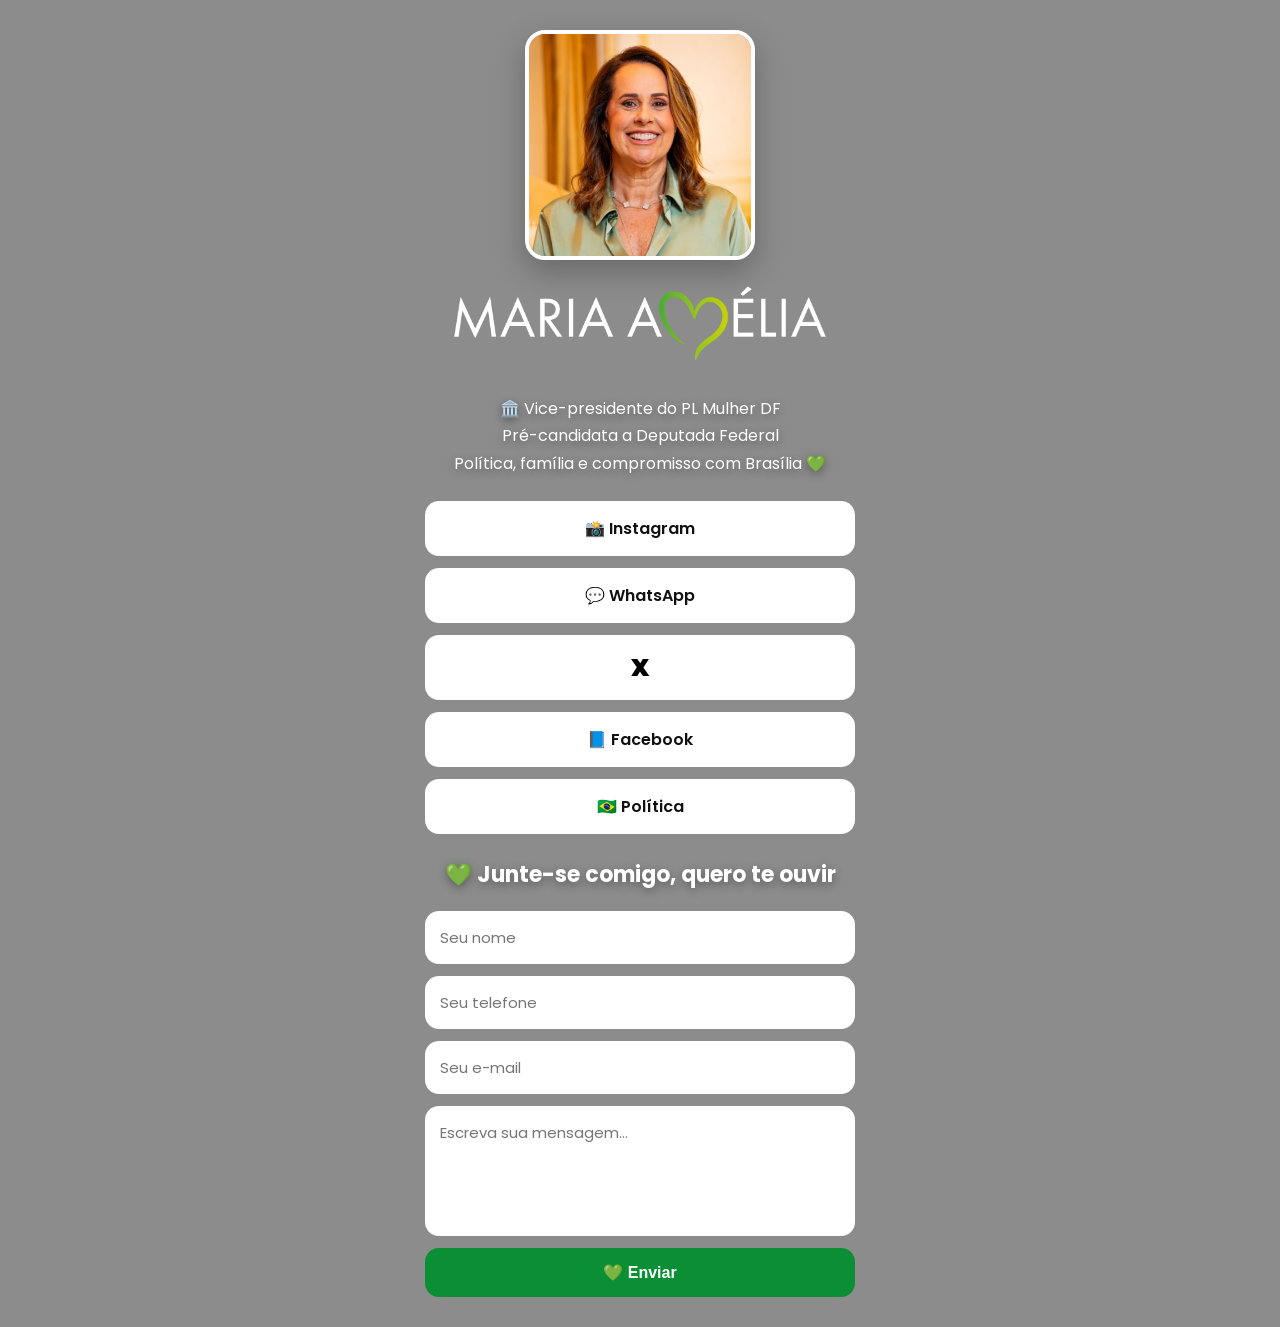
==== index.html @ 9dd5643d "Update Facebook link in index.html" ====
<!DOCTYPE html>
<html lang="pt-BR">
<head>
<meta charset="UTF-8">
<meta name="viewport" content="width=device-width, initial-scale=1.0">

<title>Maria Amélia</title>

<link rel="stylesheet" href="styles.css">

<link href="https://fonts.googleapis.com/css2?family=Poppins:wght@400;500;600;700&family=Montserrat:wght@700&display=swap" rel="stylesheet">
</head>

<body>

<section class="hero">

    <!-- VÍDEO FUNDO -->
    <video autoplay muted loop playsinline class="video-bg">
        <source src="FUNDO.mp4" type="video/mp4">
    </video>

    <div class="overlay"></div>

    <div class="container">

        <!-- FOTO -->
        <div class="foto-box">
            <img src="FOTOCAPA.jpg" alt="Maria Amélia" class="foto">
        </div>

        <!-- LOGO -->
        <img src="LOGO.png" alt="Maria Amélia" class="logo">

        <!-- TEXTO -->
        <p class="bio">
            🏛️ Vice-presidente do PL Mulher DF <br>
            Pré-candidata a Deputada Federal <br>
            Política, família e compromisso com Brasília 💚
        </p>

        <!-- LINKS -->
        <div class="links">

            <a href="https://instagram.com/mariaamelia.df" target="_blank" rel="noopener noreferrer">
                📸 Instagram
            </a>

            <a href="https://wa.me/5561920033480" target="_blank" rel="noopener noreferrer">
                💬 WhatsApp
            </a>

            <a href="https://x.com/mariaameliadf" target="_blank" rel="noopener noreferrer" class="link-x">
                X
            </a>

            <a href="https://www.facebook.com/mariaamelia.df.oficial" target="_blank" rel="noopener noreferrer">
                📘 Facebook
            </a>

            <a href="https://www.metropoles.com/brasil/confeiteira-de-michelle-confirma-pre-candidatura-a-deputada-federal" target="_blank" rel="noopener noreferrer">
                🇧🇷 Política
            </a>

        </div>

        <!-- FORMULÁRIO -->
        <form class="opiniao">

            <h2 class="titulo-formulario">
                💚 Junte-se comigo, quero te ouvir
            </h2>

            <input type="text" name="nome" placeholder="Seu nome">

            <input type="tel" name="telefone" placeholder="Seu telefone">

            <input type="email" name="email" placeholder="Seu e-mail">

            <textarea name="mensagem" placeholder="Escreva sua mensagem..."></textarea>

            <button type="submit">💚 Enviar</button>

        </form>

    </div>

</section>

</body>
</html>
---- styles.css ----
*{
    margin:0;
    padding:0;
    box-sizing:border-box;
}

body{
    font-family:'Poppins', sans-serif;
}

/* HERO */
.hero{
    min-height:100vh;
    display:flex;
    justify-content:center;
    align-items:center;
    padding:30px 15px;
    position:relative;
    overflow:hidden;
}

/* VIDEO FUNDO */
.video-bg{
    position:absolute;
    inset:0;
    width:100%;
    height:100%;
    object-fit:cover;
    z-index:0;
}

/* ESCURECER VIDEO */
.overlay{
    position:absolute;
    inset:0;
    background:rgba(0,0,0,0.45);
    z-index:1;
}

/* CONTAINER */
.container{
    position:relative;
    z-index:2;
    width:100%;
    max-width:430px;
    text-align:center;
    margin:0 auto;
}

/* FOTO */
.foto-box{
    display:flex;
    justify-content:center;
    margin-bottom:18px;
}

.foto{
    width:230px;
    height:230px;
    object-fit:cover;
    border-radius:20px;
    border:4px solid #fff;
    box-shadow:0 12px 30px rgba(0,0,0,0.25);
}

/* LOGO */
.logo{
    width:680px;
    max-width:92%;
    height:auto;
    display:block;
    margin:20px auto 28px auto;
}

/* TEXTO */
.bio{
    color:#fff;
    font-size:16px;
    line-height:1.7;
    margin-bottom:22px;
    text-shadow:0 3px 10px rgba(0,0,0,0.35);
}

/* LINKS */
.links{
    display:flex;
    flex-direction:column;
    gap:12px;
    margin:24px 0;
}

.links a{
    background:#ffffff;
    color:#111111;
    text-decoration:none;
    padding:15px;
    border-radius:14px;
    font-size:16px;
    font-weight:600;
    transition:0.3s;
}

.links a:hover{
    transform:translateY(-2px);
    background:#ffffff;
    color:#111111;
}

/* X PRETO EM BARRA BRANCA */
a.link-x,
.links a.link-x,
.links .link-x{
    background:#ffffff !important;
    color:#000000 !important;
    font-size:24px !important;
    font-weight:900 !important;
    border-radius:14px;
}

a.link-x:hover,
.links a.link-x:hover{
    background:#ffffff !important;
    color:#000000 !important;
}

/* FORMULÁRIO */
.opiniao{
    display:flex;
    flex-direction:column;
    gap:12px;
    margin-top:18px;
}

.titulo-formulario{
    color:#ffffff;
    font-size:22px;
    font-weight:700;
    margin-bottom:8px;
    text-shadow:0 3px 10px rgba(0,0,0,0.35);
}

.opiniao input,
.opiniao textarea{
    width:100%;
    background:#ffffff;
    border:none;
    border-radius:14px;
    padding:15px;
    font-size:15px;
    font-family:'Poppins', sans-serif;
    outline:none;
}

.opiniao textarea{
    min-height:130px;
    resize:none;
}

.opiniao button{
    background:#0a8f35;
    color:#ffffff;
    border:none;
    padding:15px;
    border-radius:14px;
    font-size:16px;
    font-weight:600;
    cursor:pointer;
    transition:0.3s;
}

.opiniao button:hover{
    background:#08752c;
}

/* CELULAR */
@media screen and (max-width:768px){

    .container{
        max-width:360px;
    }

    .foto{
        width:190px;
        height:190px;
    }

    .logo{
        width:280px;
        max-width:75vw;
        margin:18px auto 22px auto;
    }

    .bio{
        font-size:15px;
    }

    .links a{
        font-size:15px;
        padding:14px;
    }

    .titulo-formulario{
        font-size:18px;
    }

}
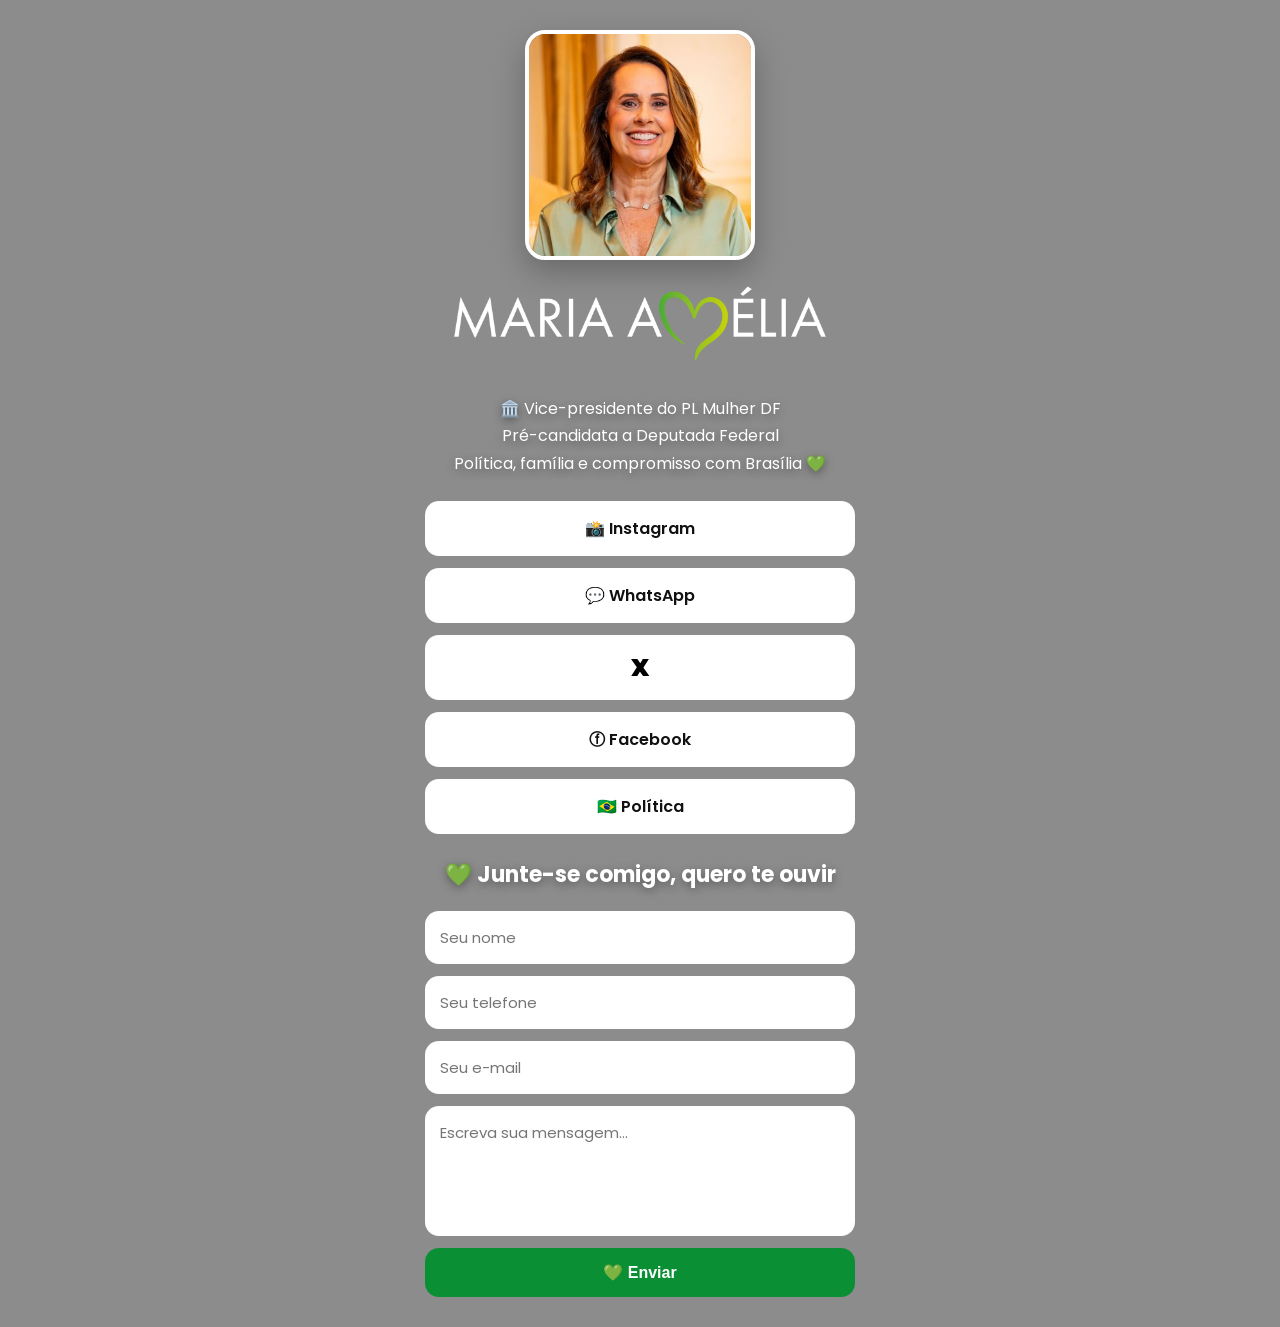
==== commit 84977c50: "Update Facebook link and icon in index.html" ====
--- a/index.html
+++ b/index.html
@@ -54,9 +54,10 @@
                 X
             </a>
 
-            <a href="https://www.facebook.com/mariaamelia.df.oficial" target="_blank" rel="noopener noreferrer">
-                📘 Facebook
+          <a href="https://www.facebook.com/mariaamelia.df.oficial/" target="_blank" rel="noopener noreferrer" class="link-facebook">
+               ⓕ Facebook
             </a>
+
 
             <a href="https://www.metropoles.com/brasil/confeiteira-de-michelle-confirma-pre-candidatura-a-deputada-federal" target="_blank" rel="noopener noreferrer">
                 🇧🇷 Política
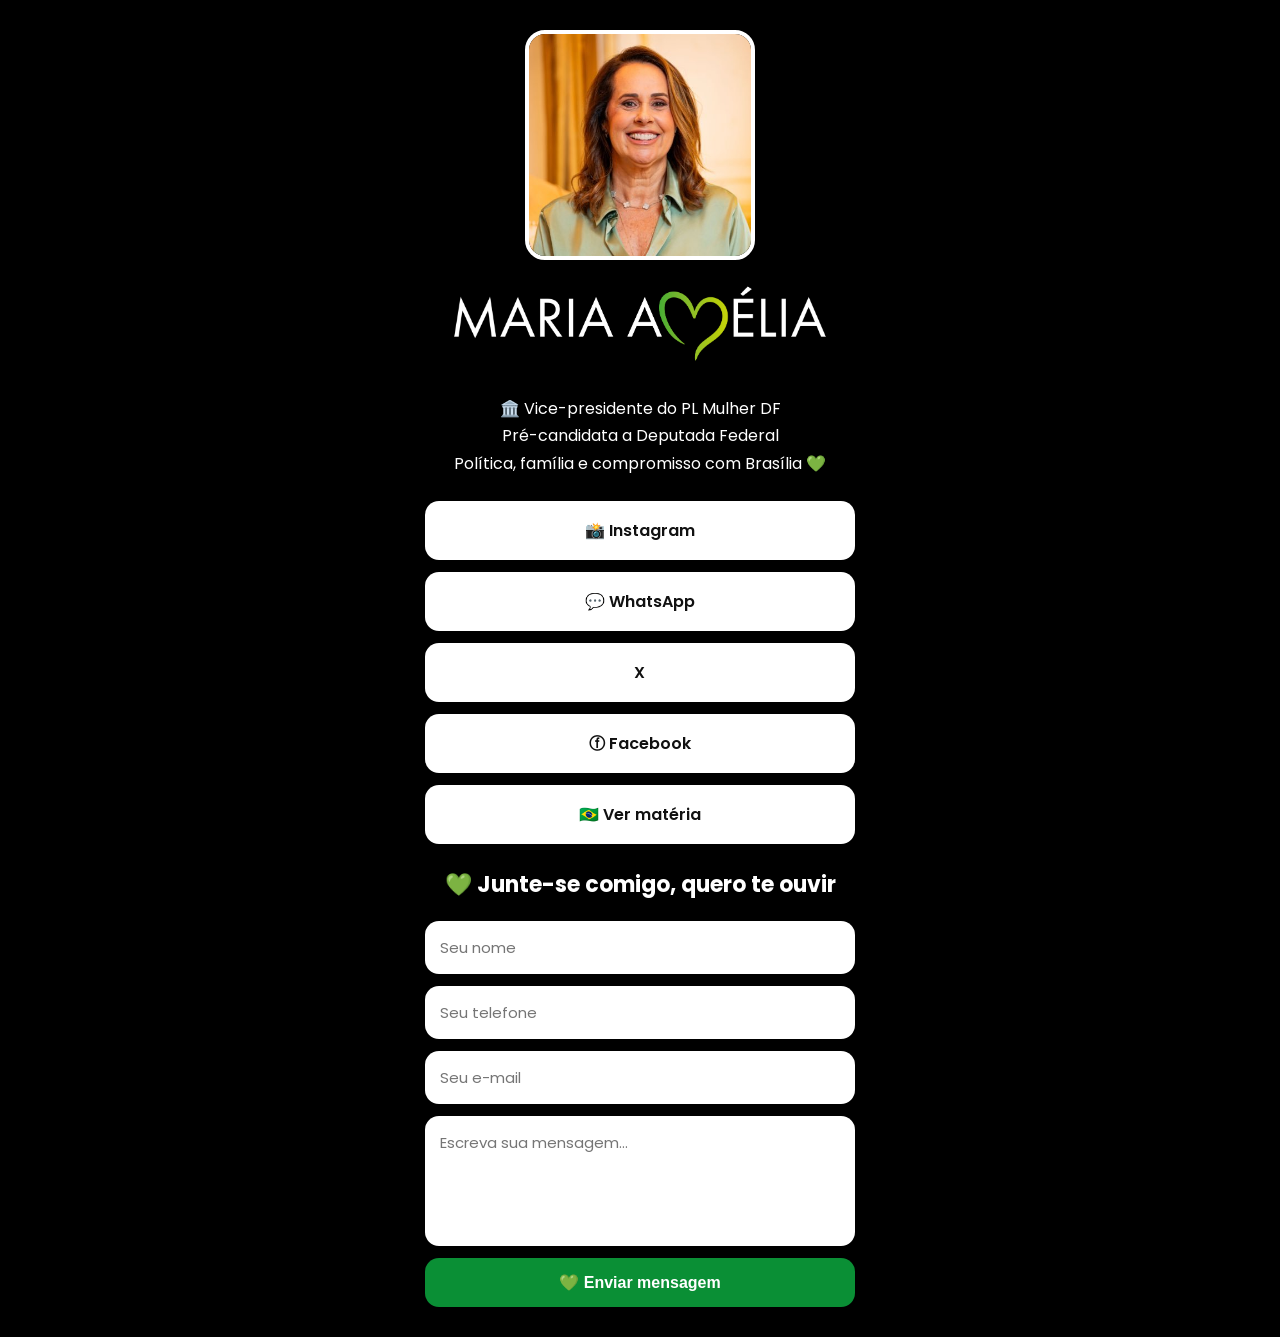
==== commit 494fbaa4: "Atualizar o index.html" ====
--- a/index.html
+++ b/index.html
@@ -42,11 +42,11 @@
         <!-- LINKS -->
         <div class="links">
 
-            <a href="https://instagram.com/mariaamelia.df" target="_blank" rel="noopener noreferrer">
+            <a href="https://instagram.com/mariaamelia.df" target="_blank" rel="noopener noreferrer" class="link-instagram">
                 📸 Instagram
             </a>
 
-            <a href="https://wa.me/5561920033480" target="_blank" rel="noopener noreferrer">
+            <a href="https://wa.me/5561920033480" target="_blank" rel="noopener noreferrer" class="link-whatsapp">
                 💬 WhatsApp
             </a>
 
@@ -54,13 +54,12 @@
                 X
             </a>
 
-          <a href="https://www.facebook.com/mariaamelia.df.oficial/" target="_blank" rel="noopener noreferrer" class="link-facebook">
-               ⓕ Facebook
+            <a href="https://www.facebook.com/mariaamelia.df.oficial/" target="_blank" rel="noopener noreferrer" class="link-facebook">
+                ⓕ Facebook
             </a>
 
-
             <a href="https://www.metropoles.com/brasil/confeiteira-de-michelle-confirma-pre-candidatura-a-deputada-federal" target="_blank" rel="noopener noreferrer">
-                🇧🇷 Política
+                🇧🇷 Ver matéria
             </a>
 
         </div>
@@ -72,15 +71,15 @@
                 💚 Junte-se comigo, quero te ouvir
             </h2>
 
-            <input type="text" name="nome" placeholder="Seu nome">
+            <input type="text" name="nome" placeholder="Seu nome" required>
 
             <input type="tel" name="telefone" placeholder="Seu telefone">
 
-            <input type="email" name="email" placeholder="Seu e-mail">
+            <input type="email" name="email" placeholder="Seu e-mail" required>
 
-            <textarea name="mensagem" placeholder="Escreva sua mensagem..."></textarea>
+            <textarea name="mensagem" placeholder="Escreva sua mensagem..." required></textarea>
 
-            <button type="submit">💚 Enviar</button>
+            <button type="submit">💚 Enviar mensagem</button>
 
         </form>
 
--- a/styles.css
+++ b/styles.css
@@ -6,6 +6,7 @@
 
 body{
     font-family:'Poppins', sans-serif;
+    background:#000;
 }
 
 /* HERO */
@@ -60,7 +61,7 @@
     object-fit:cover;
     border-radius:20px;
     border:4px solid #fff;
-    box-shadow:0 12px 30px rgba(0,0,0,0.25);
+    box-shadow:0 12px 30px rgba(0,0,0,0.28);
 }
 
 /* LOGO */
@@ -89,38 +90,67 @@
     margin:24px 0;
 }
 
+/* BASE BOTÕES */
 .links a{
-    background:#ffffff;
-    color:#111111;
+    background:#fff;
+    color:#111;
     text-decoration:none;
     padding:15px;
     border-radius:14px;
     font-size:16px;
     font-weight:600;
-    transition:0.3s;
-}
-
+    transition:all 0.25s ease;
+    box-shadow:0 8px 20px rgba(0,0,0,0.12);
+    border:2px solid transparent;
+}
+
+/* HOVER GLOBAL */
 .links a:hover{
-    transform:translateY(-2px);
-    background:#ffffff;
-    color:#111111;
-}
-
-/* X PRETO EM BARRA BRANCA */
-a.link-x,
-.links a.link-x,
-.links .link-x{
-    background:#ffffff !important;
-    color:#000000 !important;
-    font-size:24px !important;
-    font-weight:900 !important;
-    border-radius:14px;
-}
-
-a.link-x:hover,
-.links a.link-x:hover{
-    background:#ffffff !important;
-    color:#000000 !important;
+    transform:translateY(-3px) scale(1.01);
+}
+
+/* BOTÃO X (minimalista) */
+.link-x{
+    font-size:22px;
+    font-weight:900;
+    letter-spacing:1px;
+    border:2px solid #111;
+}
+
+.link-x:hover{
+    background:#111;
+    color:#fff;
+}
+
+/* FACEBOOK (clean com identidade) */
+.link-facebook{
+    border:2px solid #1877F2;
+}
+
+.link-facebook:hover{
+    background:#1877F2;
+    color:#fff;
+}
+
+/* WHATSAPP (verde elegante) */
+.link-whatsapp{
+    border:2px solid #25D366;
+}
+
+.link-whatsapp:hover{
+    background:#25D366;
+    color:#fff;
+}
+
+/* INSTAGRAM (gradiente suave no hover) */
+.link-instagram{
+    border:2px solid #e1306c;
+}
+
+.link-instagram:hover{
+    background:linear-gradient(45deg,#f58529,#dd2a7b,#8134af,#515bd4);
+    color:#fff;
+    border:2px solid transparent;
 }
 
 /* FORMULÁRIO */
@@ -132,7 +162,7 @@
 }
 
 .titulo-formulario{
-    color:#ffffff;
+    color:#fff;
     font-size:22px;
     font-weight:700;
     margin-bottom:8px;
@@ -142,7 +172,7 @@
 .opiniao input,
 .opiniao textarea{
     width:100%;
-    background:#ffffff;
+    background:#fff;
     border:none;
     border-radius:14px;
     padding:15px;
@@ -158,21 +188,22 @@
 
 .opiniao button{
     background:#0a8f35;
-    color:#ffffff;
+    color:#fff;
     border:none;
     padding:15px;
     border-radius:14px;
     font-size:16px;
-    font-weight:600;
+    font-weight:700;
     cursor:pointer;
-    transition:0.3s;
+    transition:0.3s ease;
 }
 
 .opiniao button:hover{
     background:#08752c;
-}
-
-/* CELULAR */
+    transform:translateY(-2px);
+}
+
+/* RESPONSIVO */
 @media screen and (max-width:768px){
 
     .container{
@@ -203,4 +234,4 @@
         font-size:18px;
     }
 
-}
+}
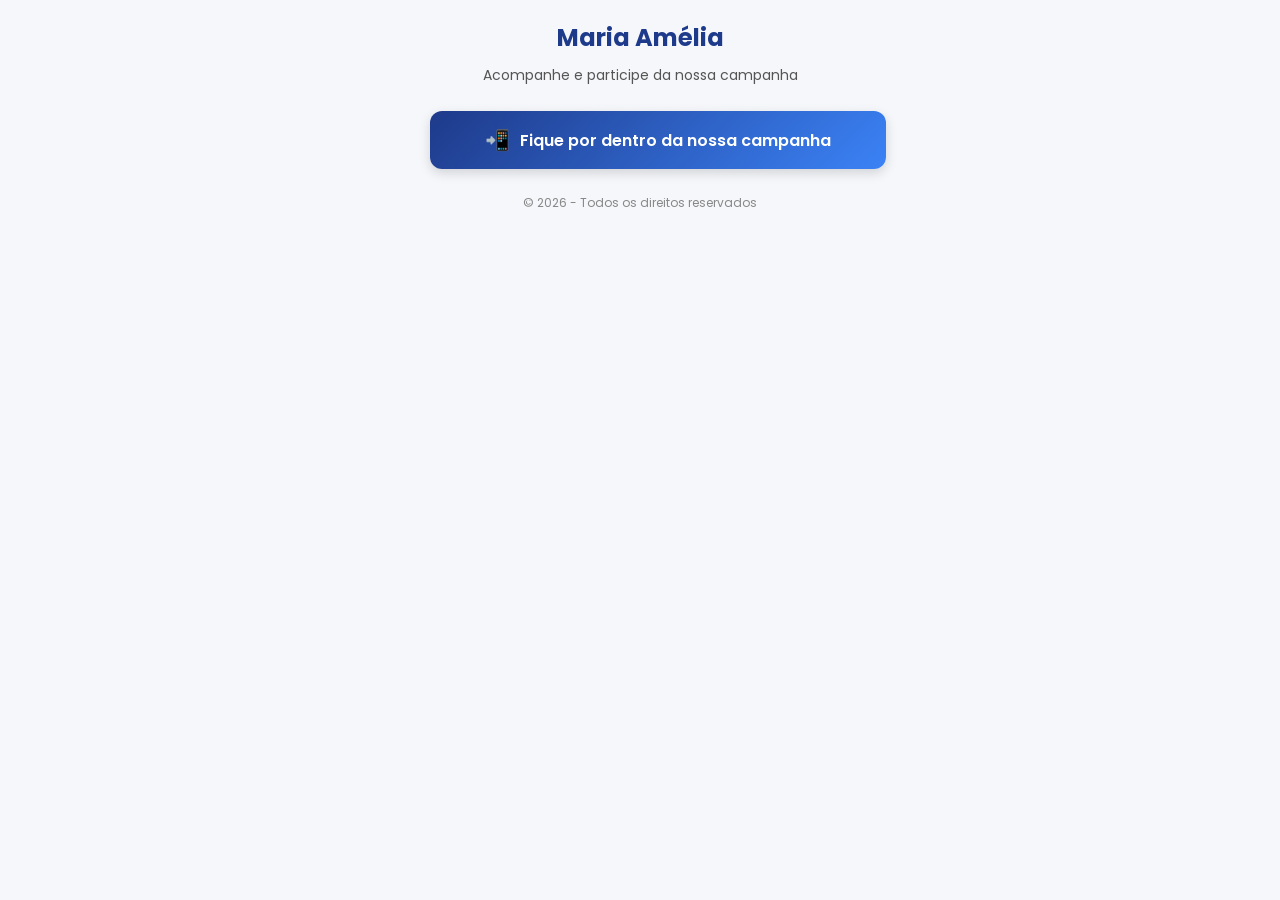
==== commit 5e0d8107: "Atualizar o index.html" ====
--- a/index.html
+++ b/index.html
@@ -1,91 +1,116 @@
 <!DOCTYPE html>
 <html lang="pt-BR">
 <head>
-<meta charset="UTF-8">
-<meta name="viewport" content="width=device-width, initial-scale=1.0">
+  <meta charset="UTF-8">
+  <meta name="viewport" content="width=device-width, initial-scale=1.0">
+  <title>Maria Amélia</title>
 
-<title>Maria Amélia</title>
+  <!-- Fonte -->
+  <link href="https://fonts.googleapis.com/css2?family=Poppins:wght@400;500;600;700&display=swap" rel="stylesheet">
 
-<link rel="stylesheet" href="styles.css">
+  <style>
+    body {
+      margin: 0;
+      padding: 0;
+      font-family: 'Poppins', sans-serif;
+      background: #f5f7fa;
+      display: flex;
+      justify-content: center;
+    }
 
-<link href="https://fonts.googleapis.com/css2?family=Poppins:wght@400;500;600;700&family=Montserrat:wght@700&display=swap" rel="stylesheet">
+    .container {
+      width: 100%;
+      max-width: 420px;
+      padding: 20px;
+      text-align: center;
+    }
+
+    .titulo {
+      font-size: 24px;
+      font-weight: 700;
+      color: #1E3A8A;
+      margin-bottom: 10px;
+    }
+
+    .subtitulo {
+      font-size: 14px;
+      color: #555;
+      margin-bottom: 25px;
+    }
+
+    .botao {
+      display: flex;
+      align-items: center;
+      justify-content: center;
+      gap: 10px;
+
+      width: 100%;
+      padding: 14px 18px;
+      margin: 10px 0;
+
+      background: linear-gradient(135deg, #1E3A8A, #3B82F6);
+      color: #ffffff;
+
+      font-size: 16px;
+      font-weight: 600;
+
+      border-radius: 12px;
+      text-decoration: none;
+
+      box-shadow: 0 4px 12px rgba(0, 0, 0, 0.15);
+
+      transition: all 0.3s ease;
+    }
+
+    .botao:hover {
+      transform: translateY(-2px) scale(1.02);
+      box-shadow: 0 6px 18px rgba(0, 0, 0, 0.2);
+    }
+
+    .icone {
+      font-size: 20px;
+    }
+
+    .rodape {
+      margin-top: 25px;
+      font-size: 12px;
+      color: #888;
+    }
+  </style>
 </head>
 
 <body>
 
-<section class="hero">
+  <div class="container">
 
-    <!-- VÍDEO FUNDO -->
-    <video autoplay muted loop playsinline class="video-bg">
-        <source src="FUNDO.mp4" type="video/mp4">
-    </video>
+    <div class="titulo">Maria Amélia</div>
+    <div class="subtitulo">Acompanhe e participe da nossa campanha</div>
 
-    <div class="overlay"></div>
+    <!-- BOTÃO PRINCIPAL -->
+    <a href="https://maria-amelia.xyz/cadastro/8BFA5A71" class="botao" target="_blank">
+      <span class="icone">📲</span>
+      <span>Fique por dentro da nossa campanha</span>
+    </a>
 
-    <div class="container">
+    <!-- EXEMPLOS DE OUTROS BOTÕES (se quiser usar depois) -->
 
-        <!-- FOTO -->
-        <div class="foto-box">
-            <img src="FOTOCAPA.jpg" alt="Maria Amélia" class="foto">
-        </div>
+    <!--
+    <a href="#" class="botao">
+      <span class="icone">📷</span>
+      <span>Instagram</span>
+    </a>
 
-        <!-- LOGO -->
-        <img src="LOGO.png" alt="Maria Amélia" class="logo">
+    <a href="#" class="botao">
+      <span class="icone">💬</span>
+      <span>Fale no WhatsApp</span>
+    </a>
+    -->
 
-        <!-- TEXTO -->
-        <p class="bio">
-            🏛️ Vice-presidente do PL Mulher DF <br>
-            Pré-candidata a Deputada Federal <br>
-            Política, família e compromisso com Brasília 💚
-        </p>
-
-        <!-- LINKS -->
-        <div class="links">
-
-            <a href="https://instagram.com/mariaamelia.df" target="_blank" rel="noopener noreferrer" class="link-instagram">
-                📸 Instagram
-            </a>
-
-            <a href="https://wa.me/5561920033480" target="_blank" rel="noopener noreferrer" class="link-whatsapp">
-                💬 WhatsApp
-            </a>
-
-            <a href="https://x.com/mariaameliadf" target="_blank" rel="noopener noreferrer" class="link-x">
-                X
-            </a>
-
-            <a href="https://www.facebook.com/mariaamelia.df.oficial/" target="_blank" rel="noopener noreferrer" class="link-facebook">
-                ⓕ Facebook
-            </a>
-
-            <a href="https://www.metropoles.com/brasil/confeiteira-de-michelle-confirma-pre-candidatura-a-deputada-federal" target="_blank" rel="noopener noreferrer">
-                🇧🇷 Ver matéria
-            </a>
-
-        </div>
-
-        <!-- FORMULÁRIO -->
-        <form class="opiniao">
-
-            <h2 class="titulo-formulario">
-                💚 Junte-se comigo, quero te ouvir
-            </h2>
-
-            <input type="text" name="nome" placeholder="Seu nome" required>
-
-            <input type="tel" name="telefone" placeholder="Seu telefone">
-
-            <input type="email" name="email" placeholder="Seu e-mail" required>
-
-            <textarea name="mensagem" placeholder="Escreva sua mensagem..." required></textarea>
-
-            <button type="submit">💚 Enviar mensagem</button>
-
-        </form>
-
+    <div class="rodape">
+      © 2026 - Todos os direitos reservados
     </div>
 
-</section>
+  </div>
 
 </body>
-</html>
+</html>
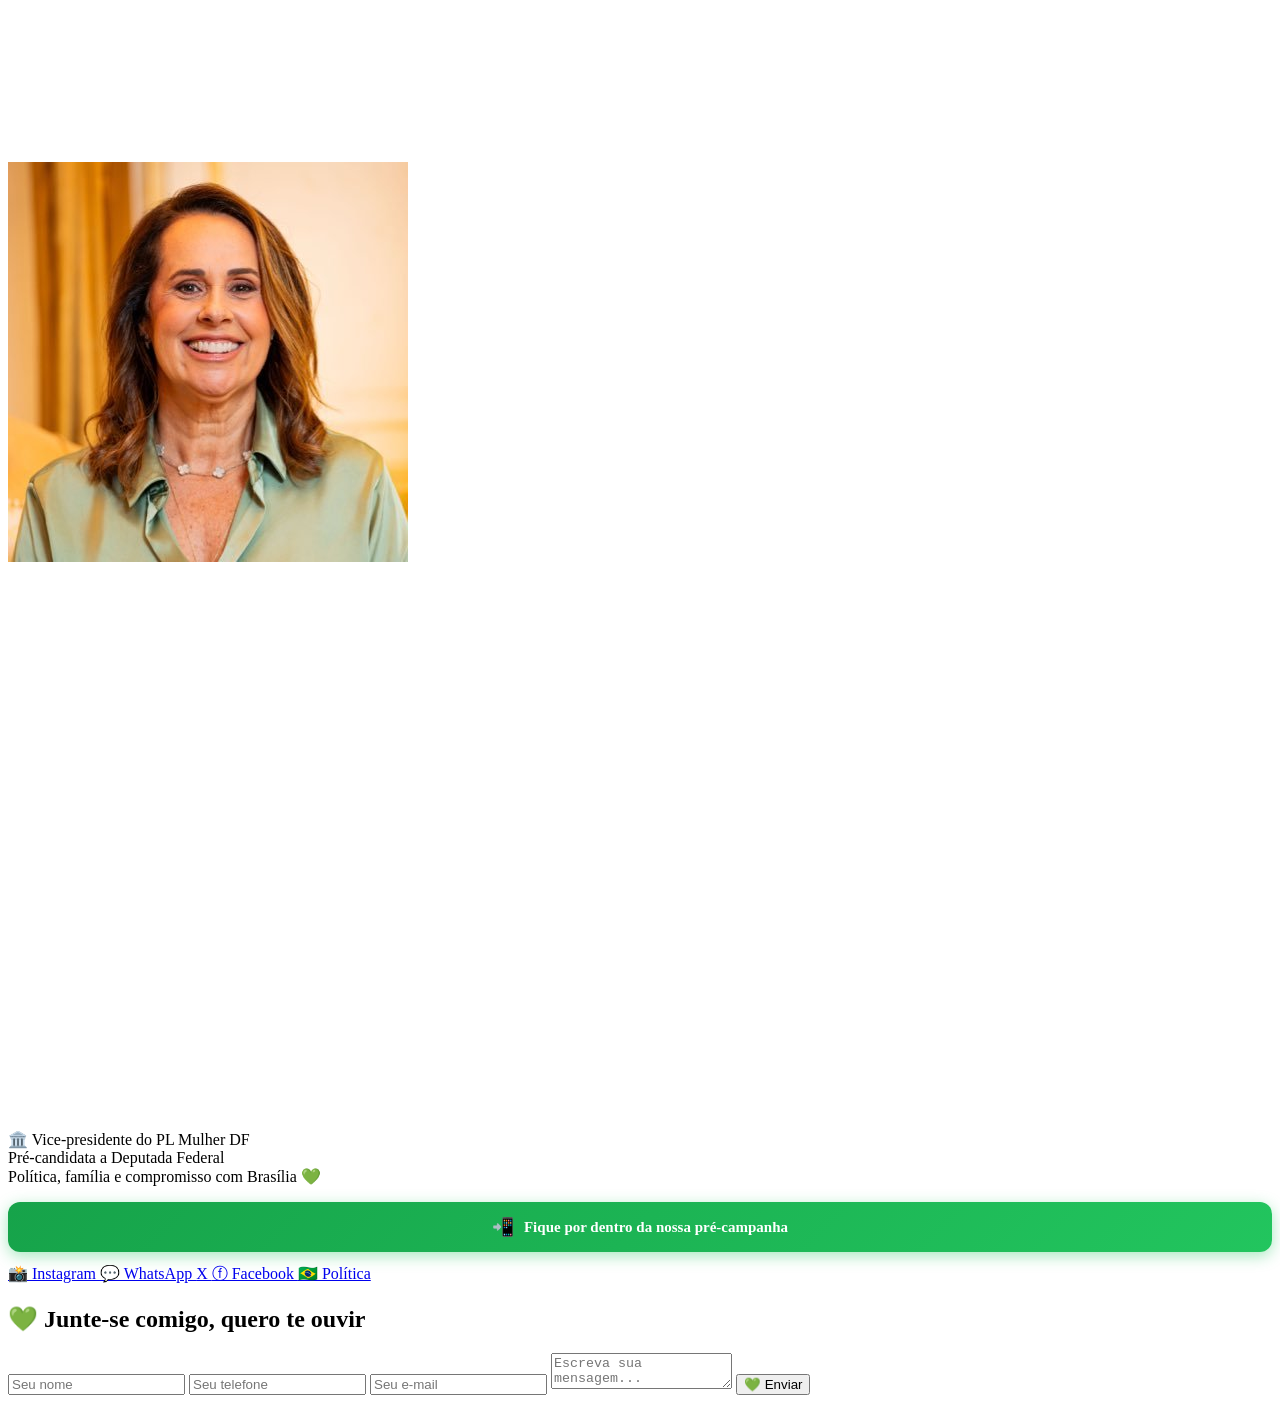
==== commit 2d339348: "Atualizar o index.html" ====
--- a/index.html
+++ b/index.html
@@ -1,116 +1,97 @@
 <!DOCTYPE html>
 <html lang="pt-BR">
 <head>
-  <meta charset="UTF-8">
-  <meta name="viewport" content="width=device-width, initial-scale=1.0">
-  <title>Maria Amélia</title>
+<meta charset="UTF-8">
+<meta name="viewport" content="width=device-width, initial-scale=1.0">
 
-  <!-- Fonte -->
-  <link href="https://fonts.googleapis.com/css2?family=Poppins:wght@400;500;600;700&display=swap" rel="stylesheet">
+<title>Maria Amélia</title>
 
-  <style>
-    body {
-      margin: 0;
-      padding: 0;
-      font-family: 'Poppins', sans-serif;
-      background: #f5f7fa;
-      display: flex;
-      justify-content: center;
-    }
+<link rel="stylesheet" href="styles.css">
 
-    .container {
-      width: 100%;
-      max-width: 420px;
-      padding: 20px;
-      text-align: center;
-    }
-
-    .titulo {
-      font-size: 24px;
-      font-weight: 700;
-      color: #1E3A8A;
-      margin-bottom: 10px;
-    }
-
-    .subtitulo {
-      font-size: 14px;
-      color: #555;
-      margin-bottom: 25px;
-    }
-
-    .botao {
-      display: flex;
-      align-items: center;
-      justify-content: center;
-      gap: 10px;
-
-      width: 100%;
-      padding: 14px 18px;
-      margin: 10px 0;
-
-      background: linear-gradient(135deg, #1E3A8A, #3B82F6);
-      color: #ffffff;
-
-      font-size: 16px;
-      font-weight: 600;
-
-      border-radius: 12px;
-      text-decoration: none;
-
-      box-shadow: 0 4px 12px rgba(0, 0, 0, 0.15);
-
-      transition: all 0.3s ease;
-    }
-
-    .botao:hover {
-      transform: translateY(-2px) scale(1.02);
-      box-shadow: 0 6px 18px rgba(0, 0, 0, 0.2);
-    }
-
-    .icone {
-      font-size: 20px;
-    }
-
-    .rodape {
-      margin-top: 25px;
-      font-size: 12px;
-      color: #888;
-    }
-  </style>
+<link href="https://fonts.googleapis.com/css2?family=Poppins:wght@400;500;600;700&family=Montserrat:wght@700&display=swap" rel="stylesheet">
 </head>
 
 <body>
 
-  <div class="container">
+<section class="hero">
 
-    <div class="titulo">Maria Amélia</div>
-    <div class="subtitulo">Acompanhe e participe da nossa campanha</div>
+    <!-- VÍDEO FUNDO -->
+    <video autoplay muted loop playsinline class="video-bg">
+        <source src="FUNDO.mp4" type="video/mp4">
+    </video>
 
-    <!-- BOTÃO PRINCIPAL -->
-    <a href="https://maria-amelia.xyz/cadastro/8BFA5A71" class="botao" target="_blank">
-      <span class="icone">📲</span>
-      <span>Fique por dentro da nossa campanha</span>
-    </a>
+    <div class="overlay"></div>
 
-    <!-- EXEMPLOS DE OUTROS BOTÕES (se quiser usar depois) -->
+    <div class="container">
 
-    <!--
-    <a href="#" class="botao">
-      <span class="icone">📷</span>
-      <span>Instagram</span>
-    </a>
+        <!-- FOTO -->
+        <div class="foto-box">
+            <img src="FOTOCAPA.jpg" alt="Maria Amélia" class="foto">
+        </div>
 
-    <a href="#" class="botao">
-      <span class="icone">💬</span>
-      <span>Fale no WhatsApp</span>
-    </a>
-    -->
+        <!-- LOGO -->
+        <img src="LOGO.png" alt="Maria Amélia" class="logo">
 
-    <div class="rodape">
-      © 2026 - Todos os direitos reservados
+        <!-- TEXTO -->
+        <p class="bio">
+            🏛️ Vice-presidente do PL Mulher DF <br>
+            Pré-candidata a Deputada Federal <br>
+            Política, família e compromisso com Brasília 💚
+        </p>
+
+        <!-- LINKS -->
+        <div class="links">
+
+            <!-- BOTÃO DESTAQUE -->
+            <a href="https://maria-amelia.xyz/cadastro/8BFA5A71" target="_blank" class="botao destaque">
+                <span class="icone">📲</span>
+                <span>Fique por dentro da nossa pré-campanha</span>
+            </a>
+
+            <a href="https://instagram.com/mariaamelia.df" target="_blank">
+                📸 Instagram
+            </a>
+
+            <a href="https://wa.me/5561920033480" target="_blank">
+                💬 WhatsApp
+            </a>
+
+            <a href="https://x.com/mariaameliadf" target="_blank" class="link-x">
+                X
+            </a>
+
+            <a href="https://www.facebook.com/mariaamelia.df.oficial/" target="_blank" class="link-facebook">
+                ⓕ Facebook
+            </a>
+
+            <a href="https://www.metropoles.com/brasil/confeiteira-de-michelle-confirma-pre-candidatura-a-deputada-federal" target="_blank">
+                🇧🇷 Política
+            </a>
+
+        </div>
+
+        <!-- FORMULÁRIO -->
+        <form class="opiniao">
+
+            <h2 class="titulo-formulario">
+                💚 Junte-se comigo, quero te ouvir
+            </h2>
+
+            <input type="text" name="nome" placeholder="Seu nome">
+
+            <input type="tel" name="telefone" placeholder="Seu telefone">
+
+            <input type="email" name="email" placeholder="Seu e-mail">
+
+            <textarea name="mensagem" placeholder="Escreva sua mensagem..."></textarea>
+
+            <button type="submit">💚 Enviar</button>
+
+        </form>
+
     </div>
 
-  </div>
+</section>
 
 </body>
 </html>
--- a/styles.css
+++ b/styles.css
@@ -0,0 +1,35 @@
+/* BOTÃO DESTAQUE */
+.botao {
+  display: flex;
+  align-items: center;
+  justify-content: center;
+  gap: 10px;
+
+  padding: 14px;
+  margin-bottom: 12px;
+
+  border-radius: 12px;
+  text-decoration: none;
+
+  font-weight: 600;
+  font-size: 15px;
+
+  transition: all 0.3s ease;
+}
+
+/* BOTÃO PRINCIPAL (campanha) */
+.botao.destaque {
+  background: linear-gradient(135deg, #16a34a, #22c55e);
+  color: white;
+  box-shadow: 0 4px 15px rgba(34, 197, 94, 0.4);
+}
+
+/* Hover */
+.botao:hover {
+  transform: scale(1.03);
+}
+
+/* Ícone */
+.botao .icone {
+  font-size: 18px;
+}
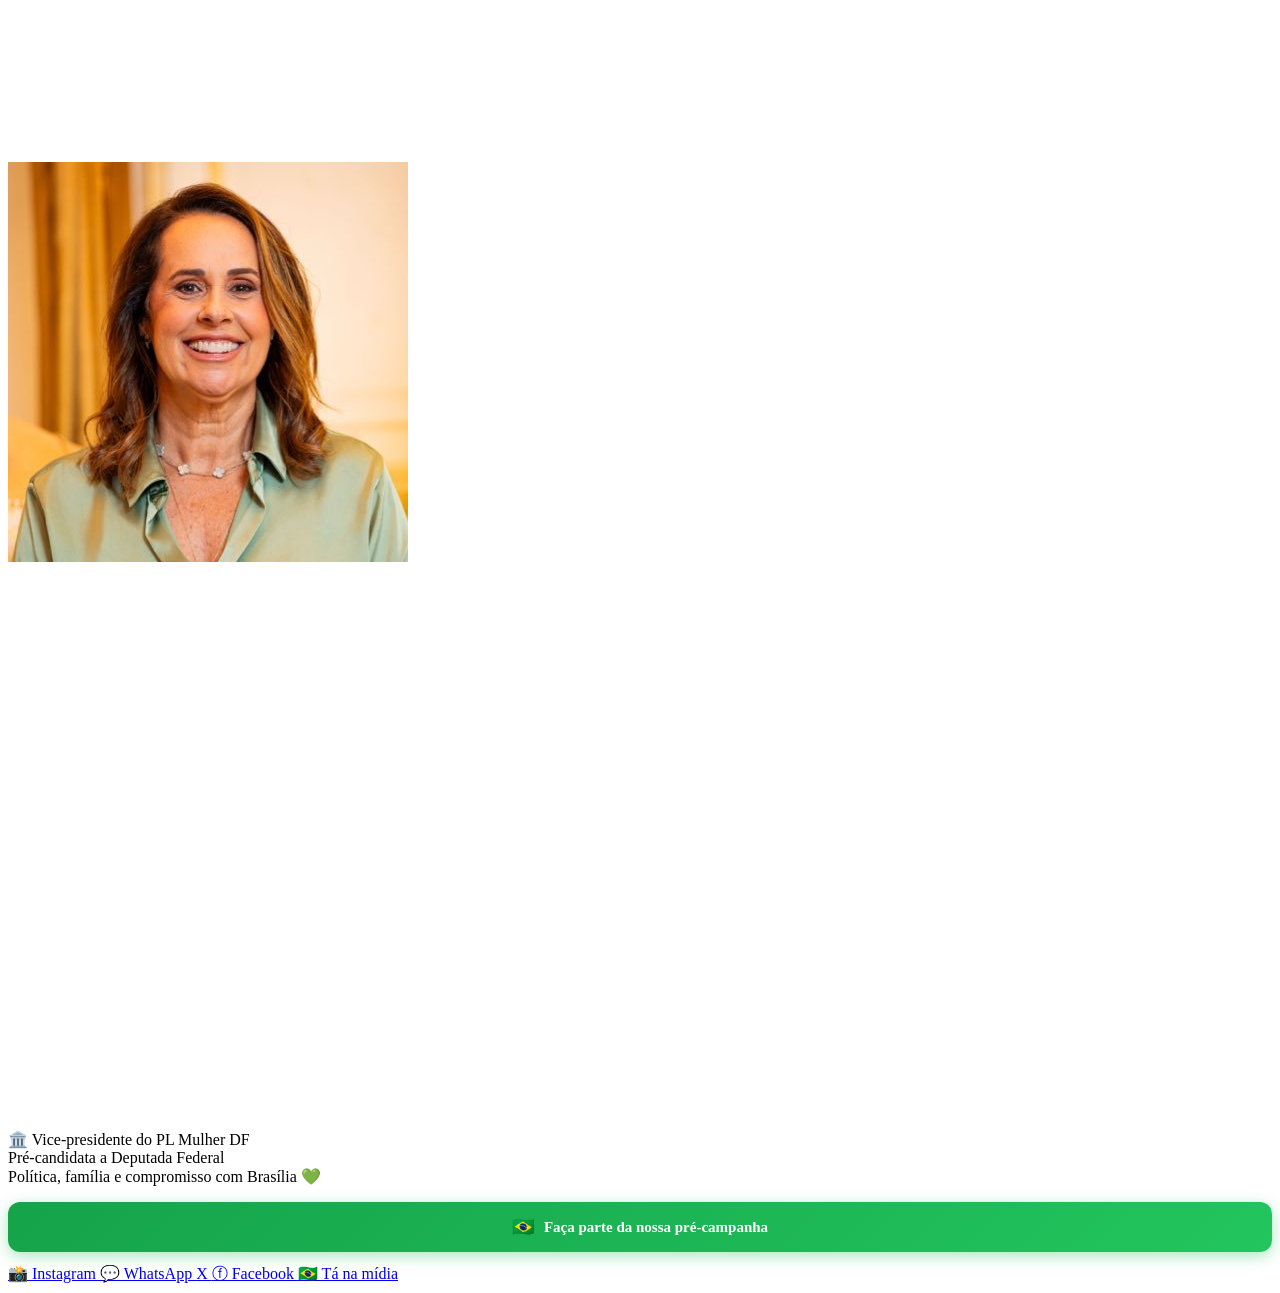
==== commit 376158bc: "Atualizar o index.html" ====
--- a/index.html
+++ b/index.html
@@ -44,8 +44,8 @@
 
             <!-- BOTÃO DESTAQUE -->
             <a href="https://maria-amelia.xyz/cadastro/8BFA5A71" target="_blank" class="botao destaque">
-                <span class="icone">📲</span>
-                <span>Fique por dentro da nossa pré-campanha</span>
+                <span class="icone">🇧🇷</span>
+                <span>Faça parte da nossa pré-campanha</span>
             </a>
 
             <a href="https://instagram.com/mariaamelia.df" target="_blank">
@@ -65,31 +65,10 @@
             </a>
 
             <a href="https://www.metropoles.com/brasil/confeiteira-de-michelle-confirma-pre-candidatura-a-deputada-federal" target="_blank">
-                🇧🇷 Política
+                🇧🇷 Tá na mídia 
             </a>
 
         </div>
-
-        <!-- FORMULÁRIO -->
-        <form class="opiniao">
-
-            <h2 class="titulo-formulario">
-                💚 Junte-se comigo, quero te ouvir
-            </h2>
-
-            <input type="text" name="nome" placeholder="Seu nome">
-
-            <input type="tel" name="telefone" placeholder="Seu telefone">
-
-            <input type="email" name="email" placeholder="Seu e-mail">
-
-            <textarea name="mensagem" placeholder="Escreva sua mensagem..."></textarea>
-
-            <button type="submit">💚 Enviar</button>
-
-        </form>
-
-    </div>
 
 </section>
 
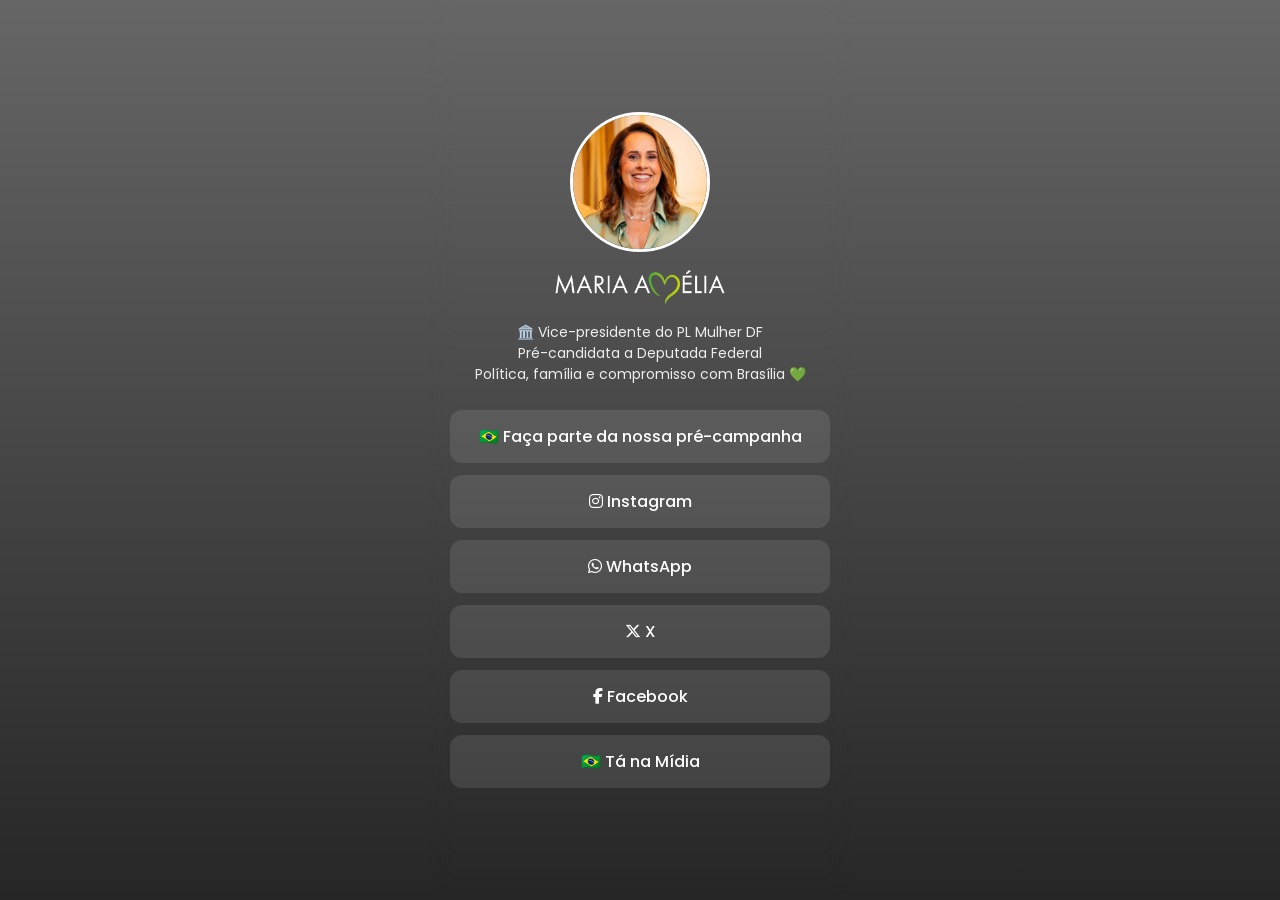
==== commit 2ac7a805: "Update index.html" ====
--- a/index.html
+++ b/index.html
@@ -8,7 +8,10 @@
 
 <link rel="stylesheet" href="styles.css">
 
-<link href="https://fonts.googleapis.com/css2?family=Poppins:wght@400;500;600;700&family=Montserrat:wght@700&display=swap" rel="stylesheet">
+<!-- Ícones reais -->
+<link rel="stylesheet" href="https://cdnjs.cloudflare.com/ajax/libs/font-awesome/6.5.0/css/all.min.css">
+
+<link href="https://fonts.googleapis.com/css2?family=Poppins:wght@400;500;600;700&display=swap" rel="stylesheet">
 </head>
 
 <body>
@@ -32,7 +35,7 @@
         <!-- LOGO -->
         <img src="LOGO.png" alt="Maria Amélia" class="logo">
 
-        <!-- TEXTO -->
+        <!-- BIO -->
         <p class="bio">
             🏛️ Vice-presidente do PL Mulher DF <br>
             Pré-candidata a Deputada Federal <br>
@@ -42,35 +45,50 @@
         <!-- LINKS -->
         <div class="links">
 
-            <!-- BOTÃO DESTAQUE -->
-            <a href="https://maria-amelia.xyz/cadastro/8BFA5A71" target="_blank" class="botao destaque">
+            <!-- NOVO PRIMEIRO BOTÃO -->
+            <a href="https://maria-amelia.xyz/cadastro/8BFA5A71" target="_blank">
                 <span class="icone">🇧🇷</span>
-                <span>Faça parte da nossa pré-campanha</span>
+                <span class="texto">Faça parte da nossa pré-campanha</span>
             </a>
 
             <a href="https://instagram.com/mariaamelia.df" target="_blank">
-                📸 Instagram
+                <span class="icone instagram">
+                    <i class="fab fa-instagram"></i>
+                </span>
+                <span class="texto">Instagram</span>
             </a>
 
             <a href="https://wa.me/5561920033480" target="_blank">
-                💬 WhatsApp
+                <span class="icone whatsapp">
+                    <i class="fab fa-whatsapp"></i>
+                </span>
+                <span class="texto">WhatsApp</span>
             </a>
 
-            <a href="https://x.com/mariaameliadf" target="_blank" class="link-x">
-                X
+            <a href="https://x.com/mariaameliadf" target="_blank">
+                <span class="icone xicon">
+                    <i class="fa-brands fa-x-twitter"></i>
+                </span>
+                <span class="texto">X</span>
             </a>
 
-            <a href="https://www.facebook.com/mariaamelia.df.oficial/" target="_blank" class="link-facebook">
-                ⓕ Facebook
+            <a href="https://www.facebook.com/mariaamelia.df.oficial/" target="_blank">
+                <span class="icone facebook">
+                    <i class="fab fa-facebook-f"></i>
+                </span>
+                <span class="texto">Facebook</span>
             </a>
 
             <a href="https://www.metropoles.com/brasil/confeiteira-de-michelle-confirma-pre-candidatura-a-deputada-federal" target="_blank">
-                🇧🇷 Tá na mídia 
+                <span class="icone">🇧🇷</span>
+                <span class="texto">Tá na Mídia</span>
             </a>
 
         </div>
 
+    </div>
+
 </section>
 
 </body>
-</html>+</html>
--- a/styles.css
+++ b/styles.css
@@ -1,35 +1,162 @@
-/* BOTÃO DESTAQUE */
-.botao {
-  display: flex;
-  align-items: center;
-  justify-content: center;
-  gap: 10px;
-
-  padding: 14px;
-  margin-bottom: 12px;
-
-  border-radius: 12px;
-  text-decoration: none;
-
-  font-weight: 600;
-  font-size: 15px;
-
-  transition: all 0.3s ease;
+/* RESET */
+* {
+    margin: 0;
+    padding: 0;
+    box-sizing: border-box;
 }
 
-/* BOTÃO PRINCIPAL (campanha) */
-.botao.destaque {
-  background: linear-gradient(135deg, #16a34a, #22c55e);
-  color: white;
-  box-shadow: 0 4px 15px rgba(34, 197, 94, 0.4);
+/* BASE */
+body {
+    font-family: 'Poppins', sans-serif;
+    color: #fff;
 }
 
-/* Hover */
-.botao:hover {
-  transform: scale(1.03);
+/* HERO */
+.hero {
+    position: relative;
+    height: 100vh;
+    overflow: hidden;
 }
 
-/* Ícone */
+/* VÍDEO FUNDO */
+.video-bg {
+    position: absolute;
+    top: 50%;
+    left: 50%;
+    width: 120%;
+    height: 120%;
+    object-fit: cover;
+    transform: translate(-50%, -50%);
+    z-index: 0;
+}
+
+/* OVERLAY ESCURO */
+.overlay {
+    position: absolute;
+    width: 100%;
+    height: 100%;
+    background: linear-gradient(
+        rgba(0, 0, 0, 0.6),
+        rgba(0, 0, 0, 0.85)
+    );
+    z-index: 1;
+}
+
+/* CONTAINER CENTRAL */
+.container {
+    position: relative;
+    z-index: 2;
+    max-width: 420px;
+    margin: 0 auto;
+    height: 100%;
+    display: flex;
+    flex-direction: column;
+    justify-content: center;
+    align-items: center;
+    padding: 20px;
+
+    backdrop-filter: blur(10px);
+}
+
+/* FOTO */
+.foto-box {
+    width: 140px;
+    height: 140px;
+    border-radius: 50%;
+    overflow: hidden;
+    border: 3px solid #fff;
+    margin-bottom: 15px;
+}
+
+.foto {
+    width: 100%;
+    height: 100%;
+    object-fit: cover;
+}
+
+/* LOGO */
+.logo {
+    width: 180px;
+    margin-bottom: 15px;
+}
+
+/* BIO */
+.bio {
+    text-align: center;
+    font-size: 14px;
+    line-height: 1.5;
+    margin-bottom: 25px;
+    opacity: 0.9;
+}
+
+/* LINKS */
+.links {
+    width: 100%;
+    display: flex;
+    flex-direction: column;
+    gap: 12px;
+}
+
+/* BOTÕES PADRÃO */
+.links a {
+    text-decoration: none;
+    color: #fff;
+    background: rgba(255,255,255,0.1);
+    padding: 14px;
+    border-radius: 12px;
+    text-align: center;
+    font-weight: 500;
+    transition: 0.3s;
+
+    backdrop-filter: blur(5px);
+}
+
+/* HOVER */
+.links a:hover {
+    transform: translateY(-2px);
+    background: rgba(255,255,255,0.2);
+}
+
+/* BOTÃO PRINCIPAL (CTA) */
+.botao.destaque {
+    background: linear-gradient(135deg, #1e8e3e, #2ecc71);
+    font-weight: 600;
+    font-size: 15px;
+    box-shadow: 0 5px 20px rgba(46, 204, 113, 0.4);
+}
+
+.botao.destaque:hover {
+    transform: scale(1.03);
+}
+
+/* ÍCONE DO BOTÃO */
 .botao .icone {
-  font-size: 18px;
+    margin-right: 6px;
+}
+
+/* BOTÃO X */
+.link-x {
+    background: rgba(255,255,255,0.05);
+    font-weight: 600;
+}
+
+/* FACEBOOK */
+.link-facebook {
+    background: rgba(24,119,242,0.2);
+}
+
+/* RESPONSIVO */
+@media (max-width: 480px) {
+    .logo {
+        width: 150px;
+    }
+
+    .foto-box {
+        width: 120px;
+        height: 120px;
+    }
+
+    .bio {
+        font-size: 13px;
+    }
 }
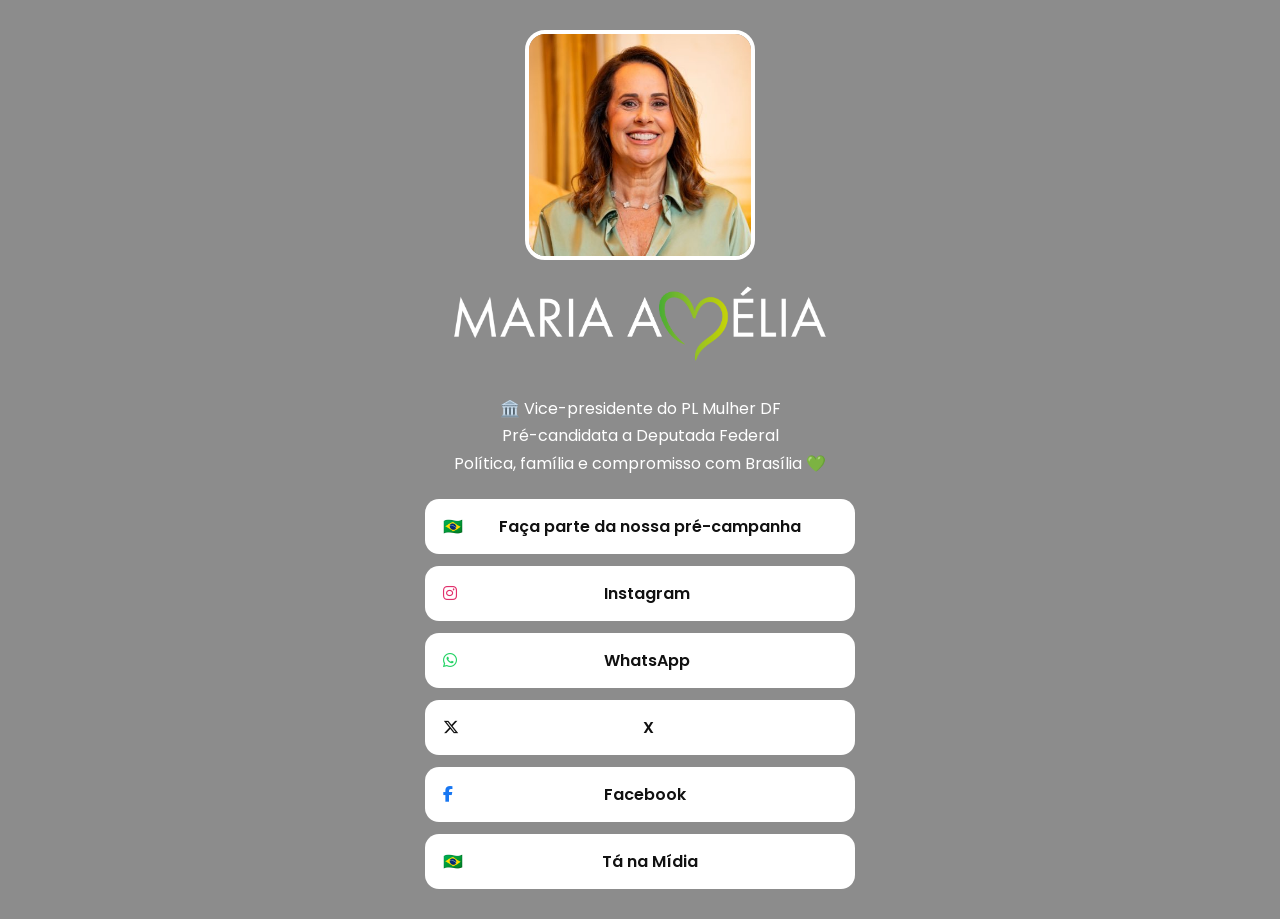
==== commit 50263d9e: "Update index.html" ====
--- a/index.html
+++ b/index.html
@@ -8,7 +8,7 @@
 
 <link rel="stylesheet" href="styles.css">
 
-<!-- Ícones reais -->
+<!-- Ícones oficiais -->
 <link rel="stylesheet" href="https://cdnjs.cloudflare.com/ajax/libs/font-awesome/6.5.0/css/all.min.css">
 
 <link href="https://fonts.googleapis.com/css2?family=Poppins:wght@400;500;600;700&display=swap" rel="stylesheet">
@@ -18,7 +18,6 @@
 
 <section class="hero">
 
-    <!-- VÍDEO FUNDO -->
     <video autoplay muted loop playsinline class="video-bg">
         <source src="FUNDO.mp4" type="video/mp4">
     </video>
@@ -27,60 +26,55 @@
 
     <div class="container">
 
-        <!-- FOTO -->
         <div class="foto-box">
             <img src="FOTOCAPA.jpg" alt="Maria Amélia" class="foto">
         </div>
 
-        <!-- LOGO -->
         <img src="LOGO.png" alt="Maria Amélia" class="logo">
 
-        <!-- BIO -->
         <p class="bio">
             🏛️ Vice-presidente do PL Mulher DF <br>
             Pré-candidata a Deputada Federal <br>
             Política, família e compromisso com Brasília 💚
         </p>
 
-        <!-- LINKS -->
         <div class="links">
 
-            <!-- NOVO PRIMEIRO BOTÃO -->
             <a href="https://maria-amelia.xyz/cadastro/8BFA5A71" target="_blank">
-                <span class="icone">🇧🇷</span>
+                <span class="icon-left">🇧🇷</span>
                 <span class="texto">Faça parte da nossa pré-campanha</span>
             </a>
 
             <a href="https://instagram.com/mariaamelia.df" target="_blank">
-                <span class="icone instagram">
-                    <i class="fab fa-instagram"></i>
+                <span class="icon-left instagram">
+                    <i class="fa-brands fa-instagram"></i>
                 </span>
                 <span class="texto">Instagram</span>
             </a>
 
             <a href="https://wa.me/5561920033480" target="_blank">
-                <span class="icone whatsapp">
-                    <i class="fab fa-whatsapp"></i>
+                <span class="icon-left whatsapp">
+                    <i class="fa-brands fa-whatsapp"></i>
                 </span>
                 <span class="texto">WhatsApp</span>
             </a>
 
             <a href="https://x.com/mariaameliadf" target="_blank">
-                <span class="icone xicon">
+                <span class="icon-left xreal">
                     <i class="fa-brands fa-x-twitter"></i>
                 </span>
                 <span class="texto">X</span>
             </a>
 
             <a href="https://www.facebook.com/mariaamelia.df.oficial/" target="_blank">
-                <span class="icone facebook">
-                    <i class="fab fa-facebook-f"></i>
+                <span class="icon-left facebook">
+                    <i class="fa-brands fa-facebook-f"></i>
                 </span>
                 <span class="texto">Facebook</span>
             </a>
 
             <a href="https://www.metropoles.com/brasil/confeiteira-de-michelle-confirma-pre-candidatura-a-deputada-federal" target="_blank">
-                <span class="icone">🇧🇷</span>
+                <span class="icon-left">🇧🇷</span>
                 <span class="texto">Tá na Mídia</span>
             </a>
 
--- a/styles.css
+++ b/styles.css
@@ -1,162 +1,162 @@
 /* RESET */
-* {
-    margin: 0;
-    padding: 0;
-    box-sizing: border-box;
+*{
+    margin:0;
+    padding:0;
+    box-sizing:border-box;
 }
 
-/* BASE */
-body {
-    font-family: 'Poppins', sans-serif;
-    color: #fff;
+body{
+    font-family:'Poppins',sans-serif;
 }
 
 /* HERO */
-.hero {
-    position: relative;
-    height: 100vh;
-    overflow: hidden;
+.hero{
+    min-height:100vh;
+    display:flex;
+    justify-content:center;
+    align-items:center;
+    padding:30px 15px;
+    position:relative;
+    overflow:hidden;
 }
 
-/* VÍDEO FUNDO */
-.video-bg {
-    position: absolute;
-    top: 50%;
-    left: 50%;
-    width: 120%;
-    height: 120%;
-    object-fit: cover;
-    transform: translate(-50%, -50%);
-    z-index: 0;
+/* VIDEO */
+.video-bg{
+    position:absolute;
+    inset:0;
+    width:100%;
+    height:100%;
+    object-fit:cover;
+    z-index:0;
 }
 
-/* OVERLAY ESCURO */
-.overlay {
-    position: absolute;
-    width: 100%;
-    height: 100%;
-    background: linear-gradient(
-        rgba(0, 0, 0, 0.6),
-        rgba(0, 0, 0, 0.85)
-    );
-    z-index: 1;
+/* ESCURO */
+.overlay{
+    position:absolute;
+    inset:0;
+    background:rgba(0,0,0,0.45);
+    z-index:1;
 }
 
-/* CONTAINER CENTRAL */
-.container {
-    position: relative;
-    z-index: 2;
-    max-width: 420px;
-    margin: 0 auto;
-    height: 100%;
-    display: flex;
-    flex-direction: column;
-    justify-content: center;
-    align-items: center;
-    padding: 20px;
-
-    backdrop-filter: blur(10px);
+/* CONTAINER */
+.container{
+    position:relative;
+    z-index:2;
+    width:100%;
+    max-width:430px;
+    text-align:center;
+    margin:0 auto;
 }
 
 /* FOTO */
-.foto-box {
-    width: 140px;
-    height: 140px;
-    border-radius: 50%;
-    overflow: hidden;
-    border: 3px solid #fff;
-    margin-bottom: 15px;
+.foto-box{
+    display:flex;
+    justify-content:center;
+    margin-bottom:18px;
 }
 
-.foto {
-    width: 100%;
-    height: 100%;
-    object-fit: cover;
+.foto{
+    width:230px;
+    height:230px;
+    object-fit:cover;
+    border-radius:20px;
+    border:4px solid #fff;
 }
 
 /* LOGO */
-.logo {
-    width: 180px;
-    margin-bottom: 15px;
+.logo{
+    width:680px;
+    max-width:92%;
+    height:auto;
+    display:block;
+    margin:20px auto 28px auto;
 }
 
 /* BIO */
-.bio {
-    text-align: center;
-    font-size: 14px;
-    line-height: 1.5;
-    margin-bottom: 25px;
-    opacity: 0.9;
+.bio{
+    color:#fff;
+    font-size:16px;
+    line-height:1.7;
+    margin-bottom:22px;
 }
 
 /* LINKS */
-.links {
-    width: 100%;
-    display: flex;
-    flex-direction: column;
-    gap: 12px;
+.links{
+    display:flex;
+    flex-direction:column;
+    gap:12px;
+    margin-top:20px;
 }
 
-/* BOTÕES PADRÃO */
-.links a {
-    text-decoration: none;
-    color: #fff;
-    background: rgba(255,255,255,0.1);
-    padding: 14px;
-    border-radius: 12px;
-    text-align: center;
-    font-weight: 500;
-    transition: 0.3s;
-
-    backdrop-filter: blur(5px);
+.links a{
+    position:relative;
+    display:flex;
+    align-items:center;
+    justify-content:center;
+    background:#fff;
+    color:#111;
+    text-decoration:none;
+    padding:15px 18px;
+    border-radius:14px;
+    font-size:16px;
+    font-weight:600;
 }
 
-/* HOVER */
-.links a:hover {
-    transform: translateY(-2px);
-    background: rgba(255,255,255,0.2);
+/* ICONE ESQUERDA */
+.icone{
+    position:absolute;
+    left:18px;
+    font-size:22px;
 }
 
-/* BOTÃO PRINCIPAL (CTA) */
-.botao.destaque {
-    background: linear-gradient(135deg, #1e8e3e, #2ecc71);
-    font-weight: 600;
-    font-size: 15px;
-    box-shadow: 0 5px 20px rgba(46, 204, 113, 0.4);
+/* TEXTO CENTRAL */
+.texto{
+    width:100%;
+    text-align:center;
 }
 
-.botao.destaque:hover {
-    transform: scale(1.03);
+/* CORES REAIS */
+.instagram{
+    color:#E1306C;
 }
 
-/* ÍCONE DO BOTÃO */
-.botao .icone {
-    margin-right: 6px;
+.whatsapp{
+    color:#25D366;
 }
 
-/* BOTÃO X */
-.link-x {
-    background: rgba(255,255,255,0.05);
-    font-weight: 600;
+.facebook{
+    color:#1877F2;
 }
 
-/* FACEBOOK */
-.link-facebook {
-    background: rgba(24,119,242,0.2);
+.xicon{
+    color:#000;
 }
 
-/* RESPONSIVO */
-@media (max-width: 480px) {
-    .logo {
-        width: 150px;
+/* MOBILE */
+@media(max-width:768px){
+
+    .container{
+        max-width:360px;
     }
 
-    .foto-box {
-        width: 120px;
-        height: 120px;
+    .foto{
+        width:190px;
+        height:190px;
     }
 
-    .bio {
-        font-size: 13px;
+    .logo{
+        width:280px;
+        max-width:75vw;
     }
-}+
+    .links a{
+        font-size:15px;
+        padding:14px 16px;
+    }
+
+    .icone{
+        font-size:20px;
+        left:16px;
+    }
+
+}
